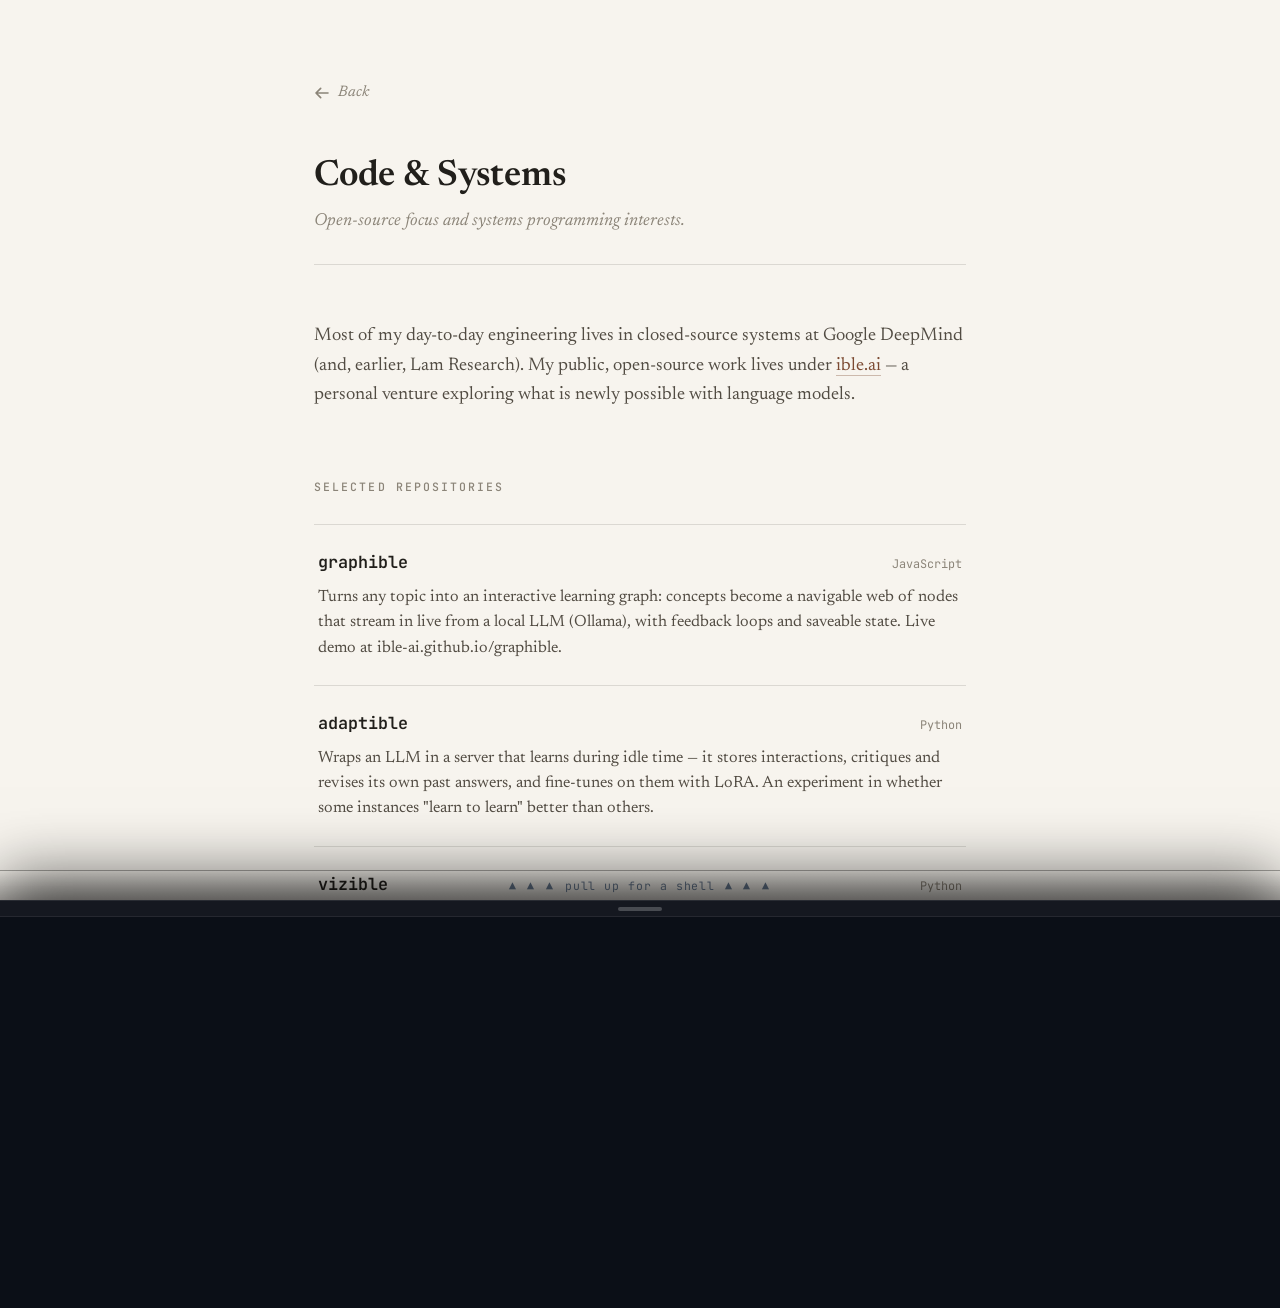
==== public/github.html @ 18b8bc99 "Personal site: static build, hidden terminal, editorial restyle" ====
<!DOCTYPE html>
<html lang="en">

<head>
    <meta charset="UTF-8">
    <meta name="viewport" content="width=device-width, initial-scale=1.0">
    <title>Eric Hansen | GitHub</title>
    <meta name="description" content="Open source work and engineering focus of Eric Hansen.">
    <link rel="preconnect" href="https://fonts.googleapis.com">
    <link rel="preconnect" href="https://fonts.gstatic.com" crossorigin>
    <link
        href="https://fonts.googleapis.com/css2?family=JetBrains+Mono:wght@400;500&family=Newsreader:ital,opsz,wght@0,6..72,400;0,6..72,500;0,6..72,600;0,6..72,700;1,6..72,400;1,6..72,500&display=swap"
        rel="stylesheet">
    <link rel="stylesheet" href="style.css">
    <link rel="stylesheet" href="terminal.css">
</head>

<body>
    <main class="container container-detail">
        <!-- BACK NAV -->
        <nav class="back-nav">
            <a href="index.html" class="back-link">
                <svg xmlns="http://www.w3.org/2000/svg" width="16" height="16" fill="none" viewBox="0 0 24 24"
                    stroke="currentColor" stroke-width="2.5">
                    <path stroke-linecap="round" stroke-linejoin="round" d="M10 19l-7-7m0 0l7-7m-7 7h18" />
                </svg>
                <span>Back</span>
            </a>
        </nav>

        <!-- PAGE HEADER -->
        <header class="page-header">
            <h1 class="page-title">Code &amp; Systems</h1>
            <p class="page-subtitle">Open-source focus and systems programming interests.</p>
        </header>

        <!-- INTRO -->
        <section class="section">
            <p class="page-intro">
                Most of my day-to-day engineering lives in closed-source systems at Google DeepMind (and, earlier, Lam
                Research). My public, open-source work lives under <a href="https://ible.ai" target="_blank"
                    rel="noopener noreferrer">ible.ai</a> &mdash; a personal venture exploring what is newly possible
                with language models.
            </p>
        </section>

        <!-- PROJECTS SHOWCASE -->
        <section class="section">
            <h2 class="section-title">Selected Repositories</h2>
            <div class="github-grid">

                <a href="https://github.com/ible-ai/graphible" target="_blank" rel="noopener noreferrer"
                    class="repo-card">
                    <div class="repo-header">
                        <span class="repo-name">graphible</span>
                        <span class="repo-lang">JavaScript</span>
                    </div>
                    <p class="repo-desc">
                        Turns any topic into an interactive learning graph: concepts become a navigable web of nodes
                        that stream in live from a local LLM (Ollama), with feedback loops and saveable state. Live demo
                        at ible-ai.github.io/graphible.
                    </p>
                </a>

                <a href="https://github.com/ible-ai/adaptible" target="_blank" rel="noopener noreferrer"
                    class="repo-card">
                    <div class="repo-header">
                        <span class="repo-name">adaptible</span>
                        <span class="repo-lang">Python</span>
                    </div>
                    <p class="repo-desc">
                        Wraps an LLM in a server that learns during idle time &mdash; it stores interactions, critiques
                        and revises its own past answers, and fine-tunes on them with LoRA. An experiment in whether
                        some instances "learn to learn" better than others.
                    </p>
                </a>

                <a href="https://github.com/ible-ai/vizible" target="_blank" rel="noopener noreferrer"
                    class="repo-card">
                    <div class="repo-header">
                        <span class="repo-name">vizible</span>
                        <span class="repo-lang">Python</span>
                    </div>
                    <p class="repo-desc">
                        Deterministic color-coded debugging for Python: <code>dprint()</code> gives every file-and-line
                        its own stable color, so you can spot where log output is coming from at a glance. Zero config,
                        minimal dependencies.
                    </p>
                </a>

            </div>
        </section>

        <!-- LINK -->
        <section class="section" style="margin-top: 1rem;">
            <a href="https://github.com/ible-ai" target="_blank" rel="noopener noreferrer" class="landing-nav-item"
                style="display: inline-flex; width: auto;">
                <span>Browse all repositories on GitHub</span>
                <svg xmlns="http://www.w3.org/2000/svg" width="16" height="16" fill="none" viewBox="0 0 24 24"
                    stroke="currentColor" stroke-width="2.5" style="margin-left: 0.75rem;">
                    <path stroke-linecap="round" stroke-linejoin="round"
                        d="M10 6H6a2 2 0 00-2 2v10a2 2 0 002 2h10a2 2 0 002-2v-4M14 4h6m0 0v6m0-6L10 14" />
                </svg>
            </a>
        </section>

        <!-- STATIC UNDERSTATED FOOTER -->
        <footer class="footer">
            <p class="footer-text">&copy; 2026 Eric Hansen</p>
        </footer>
    </main>

    <!-- Hidden terminal (pure client-side; works on the C++ server and on GitHub Pages) -->
    <script src="vendor/marked.min.js"></script>
    <script src="terminal.js" defer></script>
</body>

</html>
---- public/style.css ----
/* ==========================================================================
   DESIGN SYSTEM — ERIC HANSEN
   Editorial, light, serif-led. Warm paper background, ink text, hairline rules,
   a single restrained accent. Typography does the work; effects stay minimal.
   ========================================================================== */

:root {
    --bg-primary: #f7f4ee;
    /* Warm paper */
    --bg-elevated: #fbf9f5;
    /* Slightly lifted panels */
    --text-primary: #211f1b;
    /* Warm near-black ink */
    --text-secondary: #524c43;
    /* Muted ink */
    --text-muted: #8b8478;
    /* Soft warm gray */
    --border-color: rgba(33, 31, 27, 0.13);
    /* Hairline rules */
    --accent-hover: rgba(33, 31, 27, 0.30);
    --accent: #7c4a32;
    /* Bookish sienna, used sparingly */
    --font-serif: 'Newsreader', Georgia, 'Times New Roman', serif;
    --font-sans: 'Newsreader', Georgia, 'Times New Roman', serif;
    --font-mono: 'JetBrains Mono', 'Fira Code', monospace;
}

* {
    margin: 0;
    padding: 0;
    box-sizing: border-box;
}

body {
    background-color: var(--bg-primary);
    color: var(--text-primary);
    font-family: var(--font-serif);
    line-height: 1.65;
    -webkit-font-smoothing: antialiased;
    -moz-osx-font-smoothing: grayscale;
    text-rendering: optimizeLegibility;
}

/* CONTAINER ARCHITECTURE */
.container {
    min-height: 100vh;
    display: flex;
    flex-direction: column;
    justify-content: center;
    padding: 3rem 1.5rem;
    margin: 0 auto;
    opacity: 0;
    animation: fadeIn 0.7s cubic-bezier(0.16, 1, 0.3, 1) forwards;
}

.container-landing {
    max-width: 540px;
}

.container-detail {
    max-width: 700px;
    justify-content: flex-start;
    padding-top: 5rem;
}

/* NAV / BACK LINK */
.back-nav {
    margin-bottom: 3rem;
}

.back-link {
    display: inline-flex;
    align-items: center;
    color: var(--text-muted);
    text-decoration: none;
    font-size: 0.95rem;
    font-style: italic;
    transition: color 0.2s ease;
}

.back-link svg {
    margin-right: 0.5rem;
    transition: transform 0.2s ease;
}

.back-link:hover {
    color: var(--accent);
}

.back-link:hover svg {
    transform: translateX(-3px);
}

/* LANDING PAGE HERO */
.landing-hero {
    margin-bottom: 2.75rem;
}

.landing-title {
    font-size: 3rem;
    font-weight: 600;
    line-height: 1.05;
    color: var(--text-primary);
    margin-bottom: 1rem;
    letter-spacing: -0.005em;
}

.landing-desc {
    font-size: 1.2rem;
    color: var(--text-secondary);
    font-weight: 400;
    line-height: 1.6;
}

/* Structured "currently / previously" bio — mono keys, serif values */
.landing-bio {
    display: grid;
    grid-template-columns: auto 1fr;
    gap: 0.7rem 1.25rem;
    align-items: baseline;
    margin-top: 0.5rem;
}

.bio-key {
    font-family: var(--font-mono);
    font-size: 0.78rem;
    color: var(--text-muted);
    white-space: nowrap;
}

.bio-key::after {
    content: ":";
}

.bio-val {
    font-size: 1.15rem;
    line-height: 1.45;
    color: var(--text-secondary);
}

.bio-org {
    color: var(--accent);
    font-style: italic;
    white-space: nowrap;
}

@media (max-width: 580px) {
    .landing-bio {
        grid-template-columns: 1fr;
        gap: 0.25rem 0;
    }

    .landing-bio .bio-val {
        margin-bottom: 0.85rem;
    }

    .landing-bio .bio-val:last-child {
        margin-bottom: 0;
    }
}

/* NAVIGATION LIST (LANDING PAGE) — an editorial index, ruled not boxed */
.landing-nav {
    display: flex;
    flex-direction: column;
    margin-bottom: 3.5rem;
    border-top: 1px solid var(--border-color);
}

.landing-nav-item {
    display: flex;
    align-items: center;
    justify-content: space-between;
    gap: 1rem;
    padding: 1.05rem 0.25rem;
    border: none;
    border-bottom: 1px solid var(--border-color);
    color: var(--text-primary);
    text-decoration: none;
    font-size: 1.15rem;
    font-weight: 400;
    transition: padding-left 0.2s ease, color 0.2s ease;
}

.landing-nav-item svg {
    color: var(--text-muted);
    flex: 0 0 auto;
    transition: transform 0.2s ease, color 0.2s ease;
}

.landing-nav-item:hover {
    padding-left: 0.75rem;
    color: var(--accent);
}

.landing-nav-item:hover svg {
    transform: translateX(3px);
    color: var(--accent);
}

/* Email copy-to-clipboard button (styled like a nav row, but not a link) */
.landing-nav-button {
    width: 100%;
    background: none;
    font-family: inherit;
    text-align: left;
    cursor: pointer;
}

.email-address {
    font-family: var(--font-mono);
    font-size: 0.95rem;
    color: var(--text-primary);
}

.email-hint {
    font-size: 0.8rem;
    font-style: italic;
    color: var(--text-muted);
    white-space: nowrap;
    transition: color 0.2s ease;
}

.landing-nav-button:hover {
    padding-left: 0; /* the address is monospace; shifting it looks off */
    color: var(--text-primary);
}

.landing-nav-button:hover .email-hint {
    color: var(--accent);
}

.landing-nav-button.copied .email-hint {
    color: var(--accent);
    font-style: normal;
    font-weight: 600;
}

/* SUBPAGE HEADER */
.page-header {
    margin-bottom: 3.5rem;
    border-bottom: 1px solid var(--border-color);
    padding-bottom: 1.75rem;
}

.page-title {
    font-size: 2.25rem;
    font-weight: 600;
    line-height: 1.1;
    margin-bottom: 0.6rem;
    letter-spacing: -0.005em;
}

.page-subtitle {
    font-size: 1.1rem;
    font-style: italic;
    color: var(--text-muted);
}

/* SECTIONS */
.section {
    margin-bottom: 3.25rem;
}

.page-intro {
    font-size: 1.15rem;
    line-height: 1.6;
    color: var(--text-secondary);
    margin-bottom: 1rem;
}

.page-intro a {
    color: var(--accent);
    text-decoration: none;
    border-bottom: 1px solid rgba(124, 74, 50, 0.35);
    transition: border-color 0.2s ease;
}

.page-intro a:hover {
    border-bottom-color: var(--accent);
}

.section-title {
    font-family: var(--font-mono);
    font-size: 0.72rem;
    text-transform: uppercase;
    letter-spacing: 0.18em;
    color: var(--text-muted);
    margin-bottom: 1.75rem;
    font-weight: 500;
}

/* WORK EXPERIENCE TIMELINE */
.timeline {
    position: relative;
    border-left: 1px solid var(--border-color);
    padding-left: 1.75rem;
    margin-left: 0.25rem;
}

.timeline-item {
    position: relative;
    margin-bottom: 2.75rem;
}

.timeline-item:last-child {
    margin-bottom: 1rem;
}

.timeline-marker {
    position: absolute;
    left: calc(-1.75rem - 4.5px);
    top: 10px;
    width: 9px;
    height: 9px;
    border-radius: 50%;
    background-color: var(--accent);
    border: 2px solid var(--bg-primary);
}

.timeline-header {
    display: flex;
    justify-content: space-between;
    align-items: baseline;
    margin-bottom: 0.6rem;
    flex-wrap: wrap;
    gap: 0.5rem;
}

.job-title {
    font-size: 1.3rem;
    font-weight: 600;
    color: var(--text-primary);
}

.job-company {
    color: var(--text-secondary);
    font-weight: 400;
    font-style: italic;
}

.job-date {
    font-family: var(--font-mono);
    font-size: 0.78rem;
    color: var(--text-muted);
}

.job-bullets {
    list-style-type: none;
}

.job-bullets li {
    font-size: 1.05rem;
    color: var(--text-secondary);
    position: relative;
    padding-left: 1.25rem;
    margin-bottom: 0.5rem;
}

.job-bullets li::before {
    content: "—";
    position: absolute;
    left: 0;
    color: var(--text-muted);
}

/* EDUCATION LIST */
.education-item {
    margin-bottom: 2.25rem;
}

.education-item:last-child {
    margin-bottom: 0;
}

.edu-header {
    display: flex;
    justify-content: space-between;
    align-items: baseline;
    margin-bottom: 0.25rem;
    gap: 0.5rem;
}

.edu-degree {
    font-weight: 600;
    font-size: 1.2rem;
}

.edu-school {
    color: var(--text-secondary);
    font-size: 1.05rem;
    font-style: italic;
    margin-bottom: 0.5rem;
    display: block;
}

.edu-date {
    font-family: var(--font-mono);
    font-size: 0.78rem;
    color: var(--text-muted);
}

.edu-desc {
    font-size: 1rem;
    color: var(--text-secondary);
}

/* SKILLS & READABILITY */
.skills-grid {
    display: flex;
    flex-direction: column;
    gap: 1.75rem;
}

.skills-category {
    padding-bottom: 1.5rem;
    border-bottom: 1px solid var(--border-color);
}

.skills-category:last-child {
    border-bottom: none;
    padding-bottom: 0;
}

.category-name {
    font-size: 1.1rem;
    font-weight: 600;
    color: var(--text-primary);
    margin-bottom: 0.85rem;
}

.tags-list {
    display: flex;
    flex-wrap: wrap;
    gap: 0.5rem;
}

.tag-badge {
    display: inline-flex;
    align-items: center;
    font-family: var(--font-mono);
    background-color: rgba(33, 31, 27, 0.03);
    border: 1px solid var(--border-color);
    padding: 0.3rem 0.7rem;
    border-radius: 2px;
    font-size: 0.82rem;
    color: var(--text-secondary);
}

.readability-r {
    margin-left: 0.4rem;
    background-color: var(--accent);
    color: var(--bg-elevated);
    font-weight: 600;
    padding: 0.02rem 0.32rem;
    border-radius: 2px;
    font-size: 0.68rem;
    font-family: var(--font-mono);
}

.category-note {
    font-size: 0.82rem;
    font-style: italic;
    color: var(--text-muted);
    margin-top: 0.6rem;
}

.category-note span {
    font-weight: 600;
    font-style: normal;
}

/* GITHUB SHOWCASE */
.github-grid {
    display: flex;
    flex-direction: column;
    gap: 0;
    border-top: 1px solid var(--border-color);
}

.repo-card {
    border: none;
    border-bottom: 1px solid var(--border-color);
    border-radius: 0;
    padding: 1.5rem 0.25rem;
    text-decoration: none;
    color: inherit;
    transition: padding-left 0.2s ease;
}

.repo-card:hover {
    padding-left: 0.75rem;
}

.repo-header {
    display: flex;
    align-items: baseline;
    justify-content: space-between;
    margin-bottom: 0.5rem;
    gap: 0.75rem;
}

.repo-name {
    font-family: var(--font-mono);
    font-size: 1.05rem;
    font-weight: 600;
    color: var(--text-primary);
}

.repo-lang {
    font-family: var(--font-mono);
    font-size: 0.74rem;
    color: var(--text-muted);
    white-space: nowrap;
}

.repo-desc {
    font-size: 1.02rem;
    color: var(--text-secondary);
    line-height: 1.55;
}

.repo-desc code {
    font-family: var(--font-mono);
    font-size: 0.85em;
    background: rgba(33, 31, 27, 0.05);
    border: 1px solid var(--border-color);
    padding: 0.05rem 0.35rem;
    border-radius: 3px;
    color: var(--text-primary);
}

/* FOOTER */
.footer {
    margin-top: auto;
    padding-top: 3rem;
    border-top: 1px solid var(--border-color);
    text-align: left;
}

.footer-text {
    font-family: var(--font-mono);
    font-size: 0.72rem;
    color: var(--text-muted);
    letter-spacing: 0.02em;
}

/* ANIMATIONS */
@keyframes fadeIn {
    from {
        opacity: 0;
        transform: translateY(6px);
    }

    to {
        opacity: 1;
        transform: translateY(0);
    }
}

/* RESPONSIVE LAYOUT */
@media (max-width: 580px) {
    .container {
        padding: 2rem 1.25rem;
    }

    .landing-title {
        font-size: 2.4rem;
    }

    .landing-desc {
        font-size: 1.1rem;
    }

    .timeline-header {
        flex-direction: column;
        align-items: flex-start;
        gap: 0.1rem;
    }

    .job-date {
        margin-bottom: 0.25rem;
    }
}

/* PRINT — clean paper resume; hide the terminal entirely */
@media print {

    .term-bar,
    .term-panel {
        display: none !important;
    }

    body {
        background: #fff;
        color: #000;
    }

    .container {
        animation: none;
        opacity: 1;
        padding: 0;
    }
}
---- public/terminal.css ----
/* ==========================================================================
   HIDDEN TERMINAL — a tmux-style shell that slides up from a bar at the bottom
   of every page. Pure presentation; all behaviour lives in terminal.js.
   ========================================================================== */

:root {
    --term-bg: #0b0f17;
    --term-fg: #c8d3e0;
    --term-dim: #5b6b7f;
    --term-green: #7ee787;
    --term-accent: #58a6ff;
    --term-status: #16a34a;
    --term-status-fg: #02130a;
    --term-height: 70vh;
}

/* ---- The slide-up handle bar (always visible, pinned to the bottom) ---- */
.term-bar {
    position: fixed;
    left: 0;
    right: 0;
    bottom: 0;
    height: 30px;
    z-index: 9000;
    display: flex;
    align-items: center;
    justify-content: center;
    gap: 0.6rem;
    background: linear-gradient(180deg, rgba(255, 255, 255, 0.02), rgba(0, 0, 0, 0.25));
    border-top: 1px solid var(--border-color, rgba(255, 255, 255, 0.08));
    color: var(--term-dim);
    font-family: var(--font-mono, monospace);
    font-size: 0.72rem;
    letter-spacing: 0.08em;
    cursor: grab;
    user-select: none;
    touch-action: none;
    transition: color 0.2s ease, background 0.2s ease;
}

.term-bar:hover {
    color: var(--term-fg);
    background: linear-gradient(180deg, rgba(255, 255, 255, 0.05), rgba(0, 0, 0, 0.3));
}

.term-bar.dragging {
    cursor: grabbing;
}

.term-bar-grip {
    letter-spacing: 0.2em;
    color: var(--term-dim);
}

/* ---- The terminal panel itself ---- */
.term-panel {
    position: fixed;
    left: 0;
    right: 0;
    bottom: 0;
    height: var(--term-height);
    max-height: 92vh;
    z-index: 9001;
    display: flex;
    flex-direction: column;
    background: var(--term-bg);
    border-top: 1px solid rgba(255, 255, 255, 0.12);
    box-shadow: 0 -24px 60px rgba(0, 0, 0, 0.6);
    transform: translateY(100%);
    transition: transform 0.32s cubic-bezier(0.16, 1, 0.3, 1);
    font-family: var(--font-mono, monospace);
}

.term-panel.open {
    transform: translateY(0);
}

/* While dragging we kill the transition so the panel tracks the pointer 1:1 */
.term-panel.no-anim {
    transition: none;
}

/* Drag handle along the top edge of the open panel.
   Drag to resize; click or pull it down to collapse the terminal. */
.term-resize {
    height: 16px;
    cursor: ns-resize;
    background: rgba(255, 255, 255, 0.04);
    border-bottom: 1px solid rgba(255, 255, 255, 0.07);
    flex: 0 0 auto;
    display: flex;
    align-items: center;
    justify-content: center;
    touch-action: none;
}

.term-resize-grip {
    width: 44px;
    height: 4px;
    border-radius: 3px;
    background: rgba(255, 255, 255, 0.22);
    transition: background 0.2s ease, width 0.2s ease;
}

.term-resize:hover {
    background: rgba(88, 166, 255, 0.16);
}

.term-resize:hover .term-resize-grip {
    background: var(--term-accent);
    width: 60px;
}

/* Scrollback */
.term-screen {
    flex: 1 1 auto;
    overflow-y: auto;
    padding: 0.85rem 1rem 0.4rem;
    font-size: 0.86rem;
    line-height: 1.5;
    color: var(--term-fg);
    white-space: pre-wrap;
    word-break: break-word;
}

.term-screen::-webkit-scrollbar {
    width: 9px;
}

.term-screen::-webkit-scrollbar-thumb {
    background: rgba(255, 255, 255, 0.12);
    border-radius: 6px;
}

.term-line {
    white-space: pre-wrap;
}

.term-prompt-user {
    color: var(--term-green);
}

.term-prompt-host {
    color: var(--term-green);
}

.term-prompt-path {
    color: var(--term-accent);
}

.term-err {
    color: #ff7b72;
}

.term-muted {
    color: var(--term-dim);
}

.term-ok {
    color: var(--term-green);
}

/* Active input row */
.term-inputrow {
    display: flex;
    align-items: baseline;
    padding: 0.1rem 1rem 0.9rem;
    font-size: 0.86rem;
}

.term-inputrow .term-ps1 {
    flex: 0 0 auto;
    white-space: pre;
}

.term-input {
    flex: 1 1 auto;
    background: transparent;
    border: none;
    outline: none;
    color: var(--term-fg);
    font-family: inherit;
    font-size: inherit;
    caret-color: var(--term-green);
    padding: 0;
    margin-left: 0.4ch;
}

/* tmux-style status bar */
.term-status {
    flex: 0 0 auto;
    display: flex;
    align-items: center;
    justify-content: space-between;
    height: 22px;
    padding: 0 0.6rem;
    background: var(--term-status);
    color: var(--term-status-fg);
    font-size: 0.72rem;
    font-weight: 600;
    letter-spacing: 0.02em;
}

.term-status .term-status-left {
    display: flex;
    gap: 0.5rem;
    align-items: center;
}

.term-status .term-window {
    background: rgba(0, 0, 0, 0.22);
    padding: 0 0.45rem;
    border-radius: 2px;
}

.term-status .term-session {
    background: var(--term-status-fg);
    color: var(--term-green);
    padding: 0 0.5rem;
    font-weight: 700;
}

/* ---- nano editor overlay ---- */
.term-nano {
    position: absolute;
    inset: 0;
    display: none;
    flex-direction: column;
    background: var(--term-bg);
    z-index: 5;
}

.term-nano.open {
    display: flex;
}

.term-nano-top {
    flex: 0 0 auto;
    height: 22px;
    display: flex;
    align-items: center;
    justify-content: center;
    background: #c8d3e0;
    color: #0b0f17;
    font-size: 0.74rem;
    font-weight: 600;
}

.term-nano-area {
    flex: 1 1 auto;
    width: 100%;
    resize: none;
    border: none;
    outline: none;
    background: var(--term-bg);
    color: var(--term-fg);
    font-family: var(--font-mono, monospace);
    font-size: 0.86rem;
    line-height: 1.5;
    padding: 0.6rem 1rem;
}

.term-nano-area[readonly] {
    color: var(--term-dim);
}

.term-nano-msg {
    flex: 0 0 auto;
    min-height: 18px;
    padding: 0 1rem;
    font-size: 0.74rem;
    color: var(--term-green);
}

.term-nano-keys {
    flex: 0 0 auto;
    display: flex;
    flex-wrap: wrap;
    gap: 0.25rem 1.4rem;
    padding: 0.3rem 1rem 0.5rem;
    font-size: 0.74rem;
    color: var(--term-fg);
}

.term-nano-keys b {
    background: #c8d3e0;
    color: #0b0f17;
    padding: 0 0.25rem;
    font-weight: 700;
    margin-right: 0.35rem;
}

/* ==========================================================================
   MARKDOWN RENDERING — shared by the in-terminal `cat` and the view.html page.
   ========================================================================== */
.markdown-body {
    color: var(--text-secondary, #94a3b8);
    line-height: 1.7;
    font-size: 0.95rem;
}

.markdown-body h1,
.markdown-body h2,
.markdown-body h3,
.markdown-body h4 {
    color: var(--text-primary, #e2e8f0);
    font-weight: 700;
    letter-spacing: -0.02em;
    margin: 1.6rem 0 0.8rem;
    line-height: 1.3;
}

.markdown-body h1 {
    font-size: 1.7rem;
}

.markdown-body h2 {
    font-size: 1.3rem;
    border-bottom: 1px solid var(--border-color, rgba(255, 255, 255, 0.08));
    padding-bottom: 0.35rem;
}

.markdown-body h3 {
    font-size: 1.1rem;
}

.markdown-body p,
.markdown-body ul,
.markdown-body ol,
.markdown-body blockquote,
.markdown-body table,
.markdown-body pre {
    margin: 0 0 1rem;
}

.markdown-body a {
    color: var(--term-accent, #58a6ff);
    text-decoration: none;
}

.markdown-body a:hover {
    text-decoration: underline;
}

.markdown-body strong {
    color: var(--text-primary, #e2e8f0);
    font-weight: 600;
}

.markdown-body ul,
.markdown-body ol {
    padding-left: 1.4rem;
}

.markdown-body li {
    margin-bottom: 0.35rem;
}

.markdown-body code {
    font-family: var(--font-mono, monospace);
    font-size: 0.85em;
    background: rgba(255, 255, 255, 0.06);
    padding: 0.12rem 0.4rem;
    border-radius: 4px;
    color: var(--text-primary, #e2e8f0);
}

.markdown-body pre {
    background: #0b0f17;
    border: 1px solid var(--border-color, rgba(255, 255, 255, 0.08));
    border-radius: 8px;
    padding: 0.9rem 1.1rem;
    overflow-x: auto;
}

.markdown-body pre code {
    background: none;
    padding: 0;
}

.markdown-body blockquote {
    border-left: 3px solid var(--border-color, rgba(255, 255, 255, 0.12));
    padding-left: 1rem;
    color: var(--text-muted, #64748b);
    font-style: italic;
}

.markdown-body hr {
    border: none;
    border-top: 1px solid var(--border-color, rgba(255, 255, 255, 0.08));
    margin: 1.5rem 0;
}

.markdown-body table {
    border-collapse: collapse;
    width: 100%;
    font-size: 0.88rem;
}

.markdown-body th,
.markdown-body td {
    border: 1px solid var(--border-color, rgba(255, 255, 255, 0.08));
    padding: 0.45rem 0.7rem;
    text-align: left;
}

.markdown-body th {
    background: rgba(255, 255, 255, 0.03);
    color: var(--text-primary, #e2e8f0);
}

/* Markdown rendered inside the terminal screen: trim the outer margins and
   re-skin to the dark terminal palette (the shared .markdown-body otherwise
   inherits the light page theme, which would be invisible on the dark shell). */
.term-screen .markdown-body {
    margin: 0.2rem 0 0.6rem;
    color: var(--term-fg);
    font-family: var(--font-mono, monospace);
    font-size: 0.86rem;
}

.term-screen .markdown-body> :first-child {
    margin-top: 0;
}

.term-screen .markdown-body h1,
.term-screen .markdown-body h2,
.term-screen .markdown-body h3,
.term-screen .markdown-body h4 {
    color: #fff;
}

.term-screen .markdown-body h2 {
    border-bottom-color: rgba(255, 255, 255, 0.12);
}

.term-screen .markdown-body a {
    color: var(--term-accent);
}

.term-screen .markdown-body strong {
    color: #fff;
}

.term-screen .markdown-body code {
    background: rgba(255, 255, 255, 0.10);
    color: var(--term-green);
}

.term-screen .markdown-body pre {
    background: #060910;
    border-color: rgba(255, 255, 255, 0.12);
}

.term-screen .markdown-body pre code {
    color: var(--term-fg);
}

.term-screen .markdown-body blockquote {
    border-left-color: rgba(255, 255, 255, 0.2);
    color: var(--term-dim);
}

.term-screen .markdown-body hr {
    border-top-color: rgba(255, 255, 255, 0.12);
}

.term-screen .markdown-body th,
.term-screen .markdown-body td {
    border-color: rgba(255, 255, 255, 0.14);
}

.term-screen .markdown-body th {
    background: rgba(255, 255, 255, 0.04);
    color: #fff;
}

@media (max-width: 580px) {
    :root {
        --term-height: 80vh;
    }
}
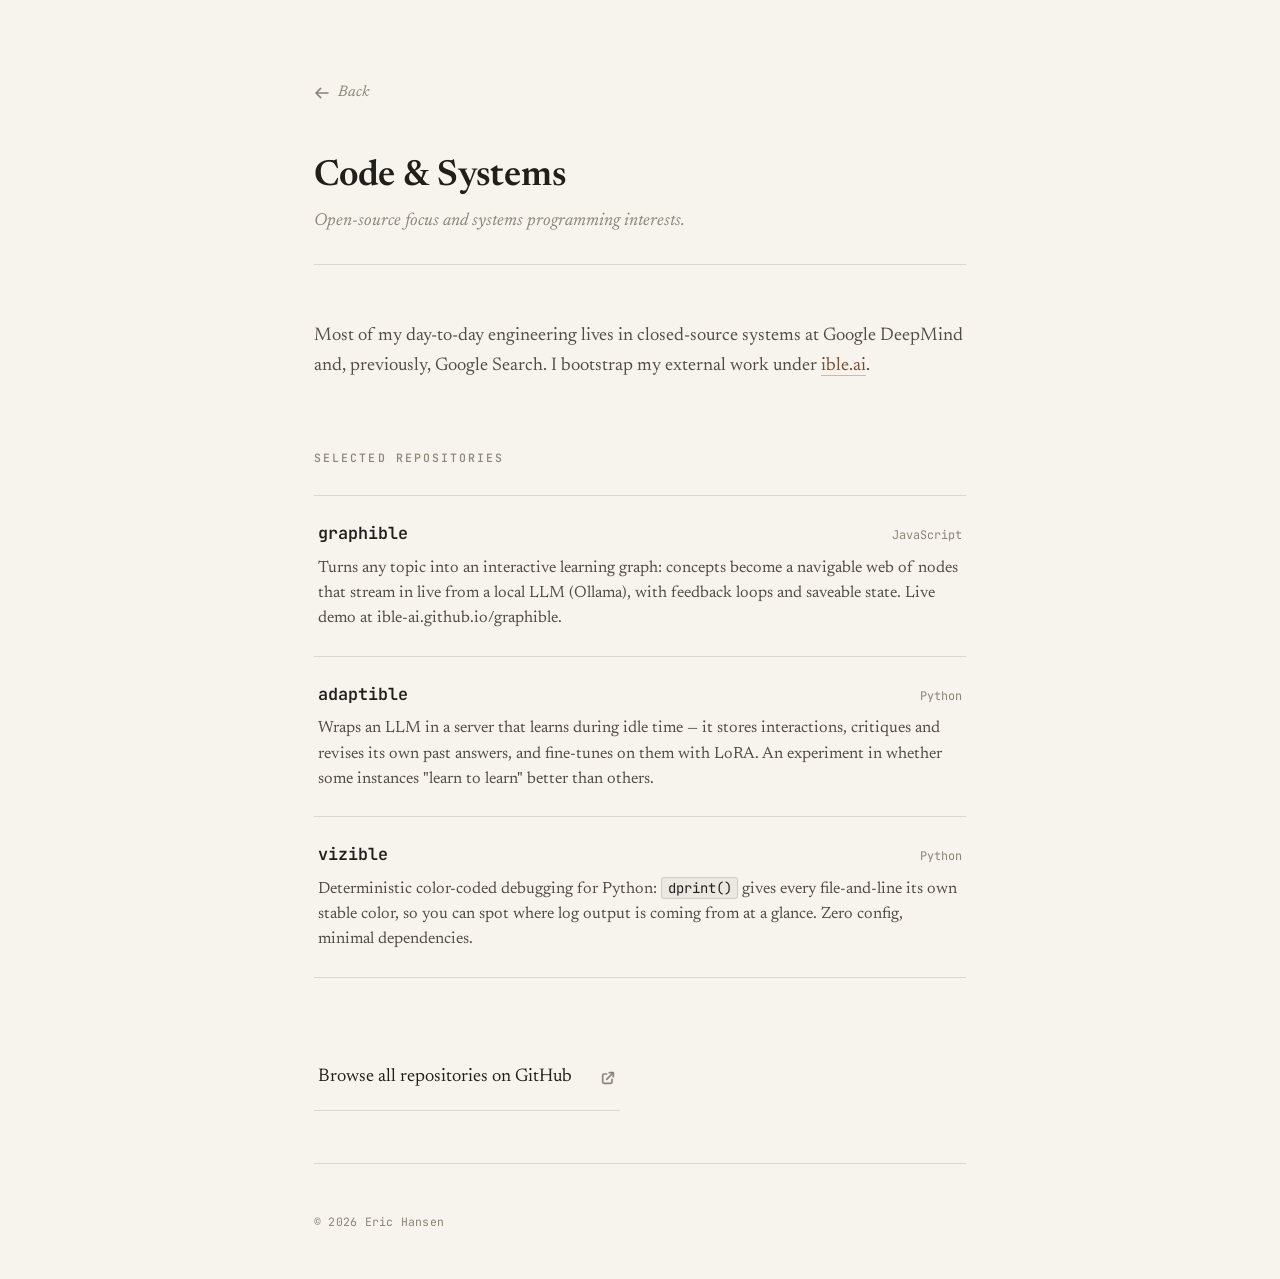
==== commit ad507c77: "Simplify site structure and remove obsolete content" ====
--- a/public/github.html
+++ b/public/github.html
@@ -6,13 +6,16 @@
     <meta name="viewport" content="width=device-width, initial-scale=1.0">
     <title>Eric Hansen | GitHub</title>
     <meta name="description" content="Open source work and engineering focus of Eric Hansen.">
+    <meta name="theme-color" content="#f7f4ee">
+    <link rel="icon" href="favicon.svg" type="image/svg+xml">
+    <link rel="alternate icon" href="favicon.ico">
+    <link rel="apple-touch-icon" href="apple-touch-icon.png">
     <link rel="preconnect" href="https://fonts.googleapis.com">
     <link rel="preconnect" href="https://fonts.gstatic.com" crossorigin>
     <link
-        href="https://fonts.googleapis.com/css2?family=JetBrains+Mono:wght@400;500&family=Newsreader:ital,opsz,wght@0,6..72,400;0,6..72,500;0,6..72,600;0,6..72,700;1,6..72,400;1,6..72,500&display=swap"
+        href="https://fonts.googleapis.com/css2?family=JetBrains+Mono:wght@400;500&amp;family=Newsreader:ital,opsz,wght@0,6..72,400;0,6..72,500;0,6..72,600;0,6..72,700;1,6..72,400;1,6..72,500&amp;display=swap"
         rel="stylesheet">
     <link rel="stylesheet" href="style.css">
-    <link rel="stylesheet" href="terminal.css">
 </head>
 
 <body>
@@ -37,10 +40,9 @@
         <!-- INTRO -->
         <section class="section">
             <p class="page-intro">
-                Most of my day-to-day engineering lives in closed-source systems at Google DeepMind (and, earlier, Lam
-                Research). My public, open-source work lives under <a href="https://ible.ai" target="_blank"
-                    rel="noopener noreferrer">ible.ai</a> &mdash; a personal venture exploring what is newly possible
-                with language models.
+                Most of my day-to-day engineering lives in closed-source systems at Google DeepMind and, previously,
+                Google Search. I bootstrap my external work under <a href="https://ible.ai" target="_blank"
+                    rel="noopener noreferrer">ible.ai</a>.
             </p>
         </section>
 
@@ -110,9 +112,6 @@
         </footer>
     </main>
 
-    <!-- Hidden terminal (pure client-side; works on the C++ server and on GitHub Pages) -->
-    <script src="vendor/marked.min.js"></script>
-    <script src="terminal.js" defer></script>
 </body>
 
-</html>+</html>
--- a/public/style.css
+++ b/public/style.css
@@ -31,11 +31,18 @@
     box-sizing: border-box;
 }
 
+html {
+    /* Guard against any element forcing the page wider than the screen, which
+       makes mobile browsers shrink-to-fit and show stray scrollbars. */
+    overflow-x: hidden;
+}
+
 body {
     background-color: var(--bg-primary);
     color: var(--text-primary);
     font-family: var(--font-serif);
     line-height: 1.65;
+    overflow-x: hidden;
     -webkit-font-smoothing: antialiased;
     -moz-osx-font-smoothing: grayscale;
     text-rendering: optimizeLegibility;
@@ -205,15 +212,20 @@
     font-family: inherit;
     text-align: left;
     cursor: pointer;
+    flex-wrap: wrap; /* hint drops below the address on narrow screens */
+    min-width: 0;
 }
 
 .email-address {
     font-family: var(--font-mono);
     font-size: 0.95rem;
     color: var(--text-primary);
+    min-width: 0;
+    overflow-wrap: anywhere; /* wrap rather than push the page wider than the screen */
 }
 
 .email-hint {
+    flex: 0 0 auto;
     font-size: 0.8rem;
     font-style: italic;
     color: var(--text-muted);
@@ -530,6 +542,126 @@
     color: var(--text-primary);
 }
 
+/* MARKDOWN VIEWER */
+.markdown-body {
+    color: var(--text-secondary);
+    line-height: 1.7;
+    font-size: 0.95rem;
+}
+
+.markdown-body h1,
+.markdown-body h2,
+.markdown-body h3,
+.markdown-body h4 {
+    color: var(--text-primary);
+    font-weight: 700;
+    letter-spacing: -0.02em;
+    margin: 1.6rem 0 0.8rem;
+    line-height: 1.3;
+}
+
+.markdown-body h1 {
+    font-size: 1.7rem;
+}
+
+.markdown-body h2 {
+    font-size: 1.3rem;
+    border-bottom: 1px solid var(--border-color);
+    padding-bottom: 0.35rem;
+}
+
+.markdown-body h3 {
+    font-size: 1.1rem;
+}
+
+.markdown-body p,
+.markdown-body ul,
+.markdown-body ol,
+.markdown-body blockquote,
+.markdown-body table,
+.markdown-body pre {
+    margin: 0 0 1rem;
+}
+
+.markdown-body a {
+    color: var(--accent);
+    text-decoration: none;
+    border-bottom: 1px solid rgba(124, 74, 50, 0.35);
+}
+
+.markdown-body a:hover {
+    border-bottom-color: var(--accent);
+}
+
+.markdown-body strong {
+    color: var(--text-primary);
+    font-weight: 600;
+}
+
+.markdown-body ul,
+.markdown-body ol {
+    padding-left: 1.4rem;
+}
+
+.markdown-body li {
+    margin-bottom: 0.35rem;
+}
+
+.markdown-body code {
+    font-family: var(--font-mono);
+    font-size: 0.85em;
+    background: rgba(33, 31, 27, 0.05);
+    border: 1px solid var(--border-color);
+    padding: 0.08rem 0.35rem;
+    border-radius: 3px;
+    color: var(--text-primary);
+}
+
+.markdown-body pre {
+    background: var(--text-primary);
+    border-radius: 4px;
+    padding: 0.9rem 1.1rem;
+    overflow-x: auto;
+}
+
+.markdown-body pre code {
+    background: none;
+    border: 0;
+    padding: 0;
+    color: var(--bg-elevated);
+}
+
+.markdown-body blockquote {
+    border-left: 3px solid var(--border-color);
+    padding-left: 1rem;
+    color: var(--text-muted);
+    font-style: italic;
+}
+
+.markdown-body hr {
+    border: none;
+    border-top: 1px solid var(--border-color);
+    margin: 1.5rem 0;
+}
+
+.markdown-body table {
+    border-collapse: collapse;
+    width: 100%;
+    font-size: 0.88rem;
+}
+
+.markdown-body th,
+.markdown-body td {
+    border: 1px solid var(--border-color);
+    padding: 0.45rem 0.7rem;
+    text-align: left;
+}
+
+.markdown-body th {
+    background: rgba(33, 31, 27, 0.03);
+    color: var(--text-primary);
+}
+
 /* FOOTER */
 .footer {
     margin-top: auto;
@@ -583,14 +715,8 @@
     }
 }
 
-/* PRINT — clean paper resume; hide the terminal entirely */
+/* PRINT — clean paper resume */
 @media print {
-
-    .term-bar,
-    .term-panel {
-        display: none !important;
-    }
-
     body {
         background: #fff;
         color: #000;
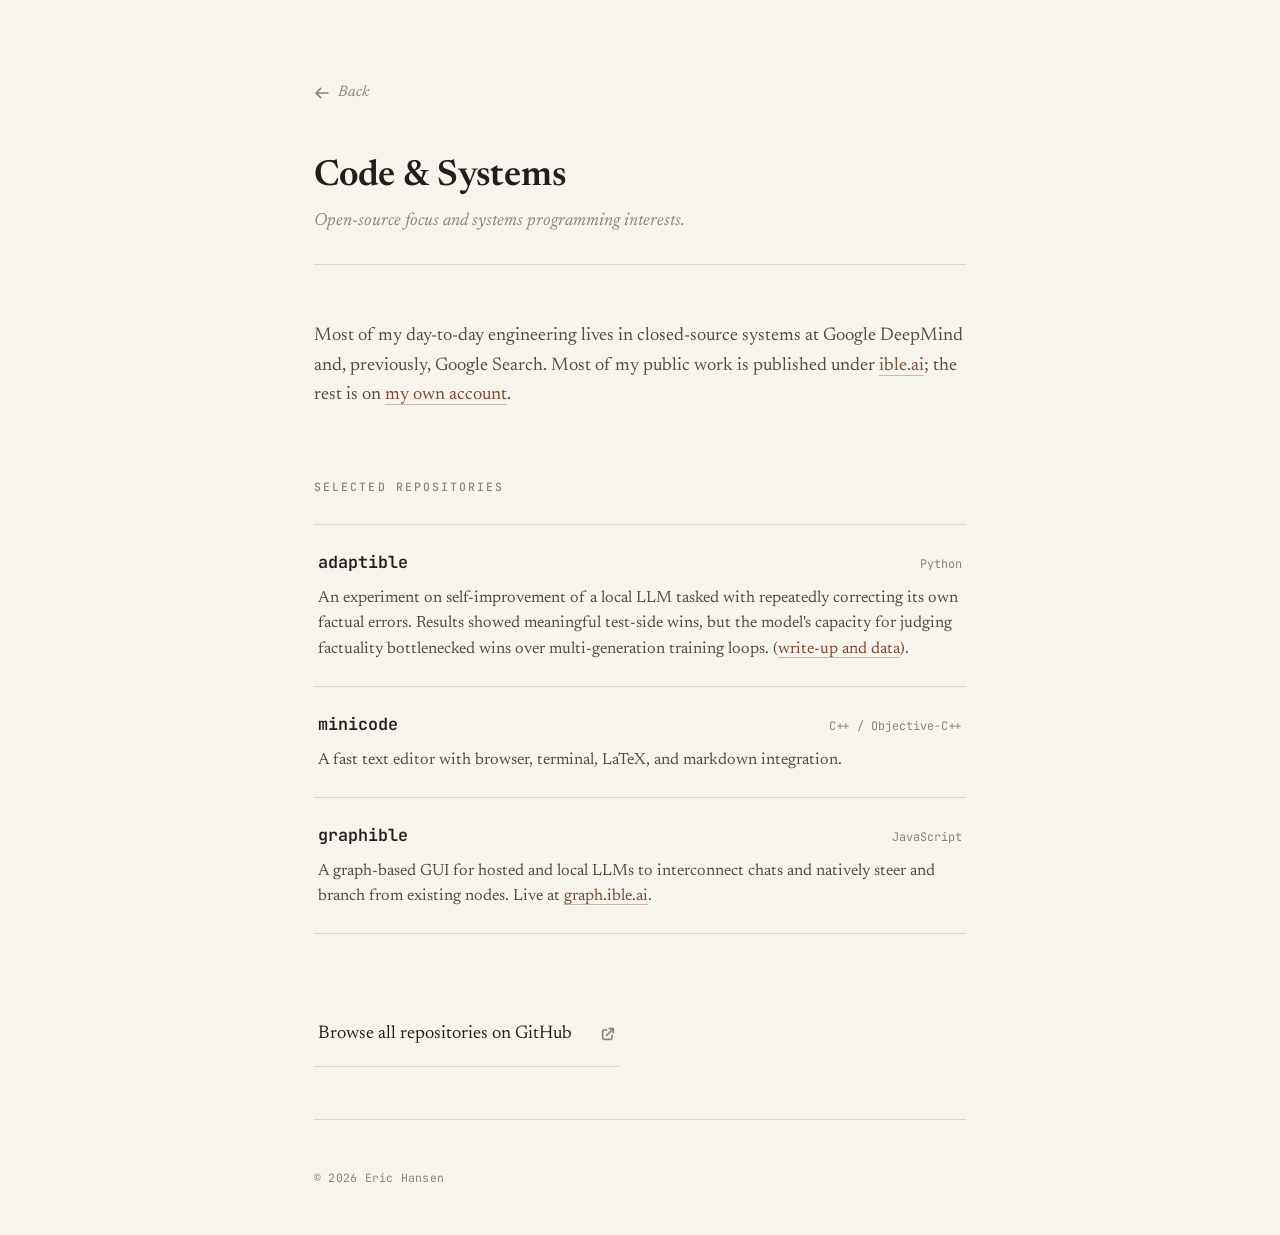
==== commit b07ed603: "Refresh projects and tighten the resume's work history Projects are now adaptible, minicode and grap" ====
--- a/public/github.html
+++ b/public/github.html
@@ -41,8 +41,9 @@
         <section class="section">
             <p class="page-intro">
                 Most of my day-to-day engineering lives in closed-source systems at Google DeepMind and, previously,
-                Google Search. I bootstrap my external work under <a href="https://ible.ai" target="_blank"
-                    rel="noopener noreferrer">ible.ai</a>.
+                Google Search. Most of my public work is published under <a href="https://ible.ai" target="_blank"
+                    rel="noopener noreferrer">ible.ai</a>; the rest is on <a href="https://github.com/e-c-hansen"
+                    target="_blank" rel="noopener noreferrer">my own account</a>.
             </p>
         </section>
 
@@ -51,44 +52,44 @@
             <h2 class="section-title">Selected Repositories</h2>
             <div class="github-grid">
 
-                <a href="https://github.com/ible-ai/graphible" target="_blank" rel="noopener noreferrer"
-                    class="repo-card">
+                <div class="repo-card">
                     <div class="repo-header">
-                        <span class="repo-name">graphible</span>
+                        <a href="https://github.com/ible-ai/adaptible" target="_blank" rel="noopener noreferrer"
+                            class="repo-name">adaptible</a>
+                        <span class="repo-lang">Python</span>
+                    </div>
+                    <p class="repo-desc">
+                        An experiment on self-improvement of a local LLM tasked with repeatedly correcting its own
+                        factual errors. Results showed meaningful test-side wins, but the model's capacity for judging
+                        factuality bottlenecked wins over multi-generation training loops. (<a
+                            href="https://github.com/ible-ai/adaptible/blob/main/results/README.md" target="_blank"
+                            rel="noopener noreferrer">write-up and data</a>).
+                    </p>
+                </div>
+
+                <div class="repo-card">
+                    <div class="repo-header">
+                        <a href="https://github.com/e-c-hansen/minicode" target="_blank" rel="noopener noreferrer"
+                            class="repo-name">minicode</a>
+                        <span class="repo-lang">C++ / Objective-C++</span>
+                    </div>
+                    <p class="repo-desc">
+                        A fast text editor with browser, terminal, LaTeX, and markdown integration.
+                    </p>
+                </div>
+
+                <div class="repo-card">
+                    <div class="repo-header">
+                        <a href="https://github.com/ible-ai/graphible" target="_blank" rel="noopener noreferrer"
+                            class="repo-name">graphible</a>
                         <span class="repo-lang">JavaScript</span>
                     </div>
                     <p class="repo-desc">
-                        Turns any topic into an interactive learning graph: concepts become a navigable web of nodes
-                        that stream in live from a local LLM (Ollama), with feedback loops and saveable state. Live demo
-                        at ible-ai.github.io/graphible.
+                        A graph-based GUI for hosted and local LLMs to interconnect chats and natively steer and
+                        branch from existing nodes. Live at <a href="https://graph.ible.ai" target="_blank"
+                            rel="noopener noreferrer">graph.ible.ai</a>.
                     </p>
-                </a>
-
-                <a href="https://github.com/ible-ai/adaptible" target="_blank" rel="noopener noreferrer"
-                    class="repo-card">
-                    <div class="repo-header">
-                        <span class="repo-name">adaptible</span>
-                        <span class="repo-lang">Python</span>
-                    </div>
-                    <p class="repo-desc">
-                        Wraps an LLM in a server that learns during idle time &mdash; it stores interactions, critiques
-                        and revises its own past answers, and fine-tunes on them with LoRA. An experiment in whether
-                        some instances "learn to learn" better than others.
-                    </p>
-                </a>
-
-                <a href="https://github.com/ible-ai/vizible" target="_blank" rel="noopener noreferrer"
-                    class="repo-card">
-                    <div class="repo-header">
-                        <span class="repo-name">vizible</span>
-                        <span class="repo-lang">Python</span>
-                    </div>
-                    <p class="repo-desc">
-                        Deterministic color-coded debugging for Python: <code>dprint()</code> gives every file-and-line
-                        its own stable color, so you can spot where log output is coming from at a glance. Zero config,
-                        minimal dependencies.
-                    </p>
-                </a>
+                </div>
 
             </div>
         </section>
--- a/public/style.css
+++ b/public/style.css
@@ -269,6 +269,16 @@
     color: var(--text-muted);
 }
 
+/* Name and contact line: redundant on screen (you arrived from index.html),
+   but a printed copy has to identify itself. Revealed in @media print. */
+.print-identity {
+    display: none;
+    font-family: var(--font-mono);
+    font-size: 0.78rem;
+    color: var(--text-muted);
+    margin-top: 0.7rem;
+}
+
 /* SECTIONS */
 .section {
     margin-bottom: 3.25rem;
@@ -281,6 +291,9 @@
     margin-bottom: 1rem;
 }
 
+.job-bullets a,
+.edu-desc a,
+.edu-note a,
 .page-intro a {
     color: var(--accent);
     text-decoration: none;
@@ -288,6 +301,9 @@
     transition: border-color 0.2s ease;
 }
 
+.job-bullets a:hover,
+.edu-desc a:hover,
+.edu-note a:hover,
 .page-intro a:hover {
     border-bottom-color: var(--accent);
 }
@@ -417,6 +433,14 @@
     color: var(--text-secondary);
 }
 
+.edu-note {
+    font-size: 0.85rem;
+    font-style: italic;
+    color: var(--text-muted);
+    margin-top: 0.35rem;
+}
+
+
 /* SKILLS & READABILITY */
 .skills-grid {
     display: flex;
@@ -501,7 +525,7 @@
 }
 
 .repo-card:hover {
-    padding-left: 0.75rem;
+    padding-left: 0.4rem;
 }
 
 .repo-header {
@@ -517,6 +541,24 @@
     font-size: 1.05rem;
     font-weight: 600;
     color: var(--text-primary);
+    text-decoration: none;
+    border-bottom: 1px solid transparent;
+    transition: border-color 0.2s ease;
+}
+
+.repo-name:hover {
+    border-bottom-color: var(--accent);
+}
+
+.repo-desc a {
+    color: var(--accent);
+    text-decoration: none;
+    border-bottom: 1px solid rgba(124, 74, 50, 0.35);
+    transition: border-color 0.2s ease;
+}
+
+.repo-desc a:hover {
+    border-bottom-color: var(--accent);
 }
 
 .repo-lang {
@@ -539,126 +581,6 @@
     border: 1px solid var(--border-color);
     padding: 0.05rem 0.35rem;
     border-radius: 3px;
-    color: var(--text-primary);
-}
-
-/* MARKDOWN VIEWER */
-.markdown-body {
-    color: var(--text-secondary);
-    line-height: 1.7;
-    font-size: 0.95rem;
-}
-
-.markdown-body h1,
-.markdown-body h2,
-.markdown-body h3,
-.markdown-body h4 {
-    color: var(--text-primary);
-    font-weight: 700;
-    letter-spacing: -0.02em;
-    margin: 1.6rem 0 0.8rem;
-    line-height: 1.3;
-}
-
-.markdown-body h1 {
-    font-size: 1.7rem;
-}
-
-.markdown-body h2 {
-    font-size: 1.3rem;
-    border-bottom: 1px solid var(--border-color);
-    padding-bottom: 0.35rem;
-}
-
-.markdown-body h3 {
-    font-size: 1.1rem;
-}
-
-.markdown-body p,
-.markdown-body ul,
-.markdown-body ol,
-.markdown-body blockquote,
-.markdown-body table,
-.markdown-body pre {
-    margin: 0 0 1rem;
-}
-
-.markdown-body a {
-    color: var(--accent);
-    text-decoration: none;
-    border-bottom: 1px solid rgba(124, 74, 50, 0.35);
-}
-
-.markdown-body a:hover {
-    border-bottom-color: var(--accent);
-}
-
-.markdown-body strong {
-    color: var(--text-primary);
-    font-weight: 600;
-}
-
-.markdown-body ul,
-.markdown-body ol {
-    padding-left: 1.4rem;
-}
-
-.markdown-body li {
-    margin-bottom: 0.35rem;
-}
-
-.markdown-body code {
-    font-family: var(--font-mono);
-    font-size: 0.85em;
-    background: rgba(33, 31, 27, 0.05);
-    border: 1px solid var(--border-color);
-    padding: 0.08rem 0.35rem;
-    border-radius: 3px;
-    color: var(--text-primary);
-}
-
-.markdown-body pre {
-    background: var(--text-primary);
-    border-radius: 4px;
-    padding: 0.9rem 1.1rem;
-    overflow-x: auto;
-}
-
-.markdown-body pre code {
-    background: none;
-    border: 0;
-    padding: 0;
-    color: var(--bg-elevated);
-}
-
-.markdown-body blockquote {
-    border-left: 3px solid var(--border-color);
-    padding-left: 1rem;
-    color: var(--text-muted);
-    font-style: italic;
-}
-
-.markdown-body hr {
-    border: none;
-    border-top: 1px solid var(--border-color);
-    margin: 1.5rem 0;
-}
-
-.markdown-body table {
-    border-collapse: collapse;
-    width: 100%;
-    font-size: 0.88rem;
-}
-
-.markdown-body th,
-.markdown-body td {
-    border: 1px solid var(--border-color);
-    padding: 0.45rem 0.7rem;
-    text-align: left;
-}
-
-.markdown-body th {
-    background: rgba(33, 31, 27, 0.03);
     color: var(--text-primary);
 }
 
@@ -715,16 +637,146 @@
     }
 }
 
-/* PRINT — clean paper resume */
+/* PRINT — one-page paper resume */
 @media print {
+    @page {
+        size: letter;
+        margin: 0.45in 0.5in;
+    }
+
+    html,
     body {
         background: #fff;
         color: #000;
-    }
-
-    .container {
+        font-size: 8.7pt;
+    }
+
+    .container,
+    .container-detail {
+        min-height: 0;
+        max-width: none;
+        padding: 0;
+        margin: 0;
+        opacity: 1;
         animation: none;
-        opacity: 1;
-        padding: 0;
-    }
-}
+    }
+
+    /* Screen-only chrome: navigation back to a page the reader cannot click. */
+    .back-nav,
+    .footer,
+    .page-subtitle {
+        display: none;
+    }
+
+    /* The printed page is not reached from index.html, so it carries its own
+       name-and-contact line in place of the on-screen title. */
+    .print-identity {
+        display: block;
+        font-size: 9.6pt;
+        color: #000;
+    }
+
+    .page-header {
+        margin-bottom: 0.6rem;
+        padding-bottom: 0.35rem;
+    }
+
+    .page-title {
+        font-size: 14pt;
+        margin-bottom: 0.1rem;
+    }
+
+    .section {
+        margin-bottom: 0.7rem;
+    }
+
+    .section-title {
+        margin-bottom: 0.4rem;
+        color: #000;
+    }
+
+    .page-intro {
+        font-size: 8.7pt;
+        line-height: 1.35;
+        margin-bottom: 0;
+        color: #000;
+    }
+
+    .timeline {
+        padding-left: 1.1rem;
+    }
+
+    .job-title {
+        font-size: 10pt;
+    }
+
+    .job-date,
+    .edu-date {
+        font-size: 8pt;
+    }
+
+    .edu-degree {
+        font-size: 10pt;
+    }
+
+    .edu-desc,
+    .edu-note {
+        font-size: 8.4pt;
+        margin-top: 0.15rem;
+    }
+
+    .footer,
+    .section:last-of-type {
+        margin-bottom: 0;
+    }
+
+    .timeline-item {
+        padding-bottom: 0.35rem;
+    }
+
+    .job-bullets li {
+        line-height: 1.32;
+        margin-bottom: 0.1rem;
+    }
+
+    .education-item {
+        margin-bottom: 0.4rem;
+    }
+
+    .skills-grid {
+        gap: 0.4rem;
+    }
+
+    .skills-category {
+        padding-bottom: 0.5rem;
+    }
+
+    .category-name {
+        font-size: 9pt;
+        margin-bottom: 0.25rem;
+    }
+
+    .tag-badge {
+        font-size: 7.4pt;
+        padding: 0.05rem 0.35rem;
+        background: none;
+    }
+
+    .category-note {
+        margin-top: 0.2rem;
+        font-size: 7.4pt;
+    }
+
+    /* Keep a job or degree from being split across the page break. */
+    .timeline-item,
+    .education-item,
+    .skills-category {
+        break-inside: avoid;
+    }
+
+    a {
+        color: #000;
+        border-bottom: none;
+        text-decoration: none;
+    }
+}
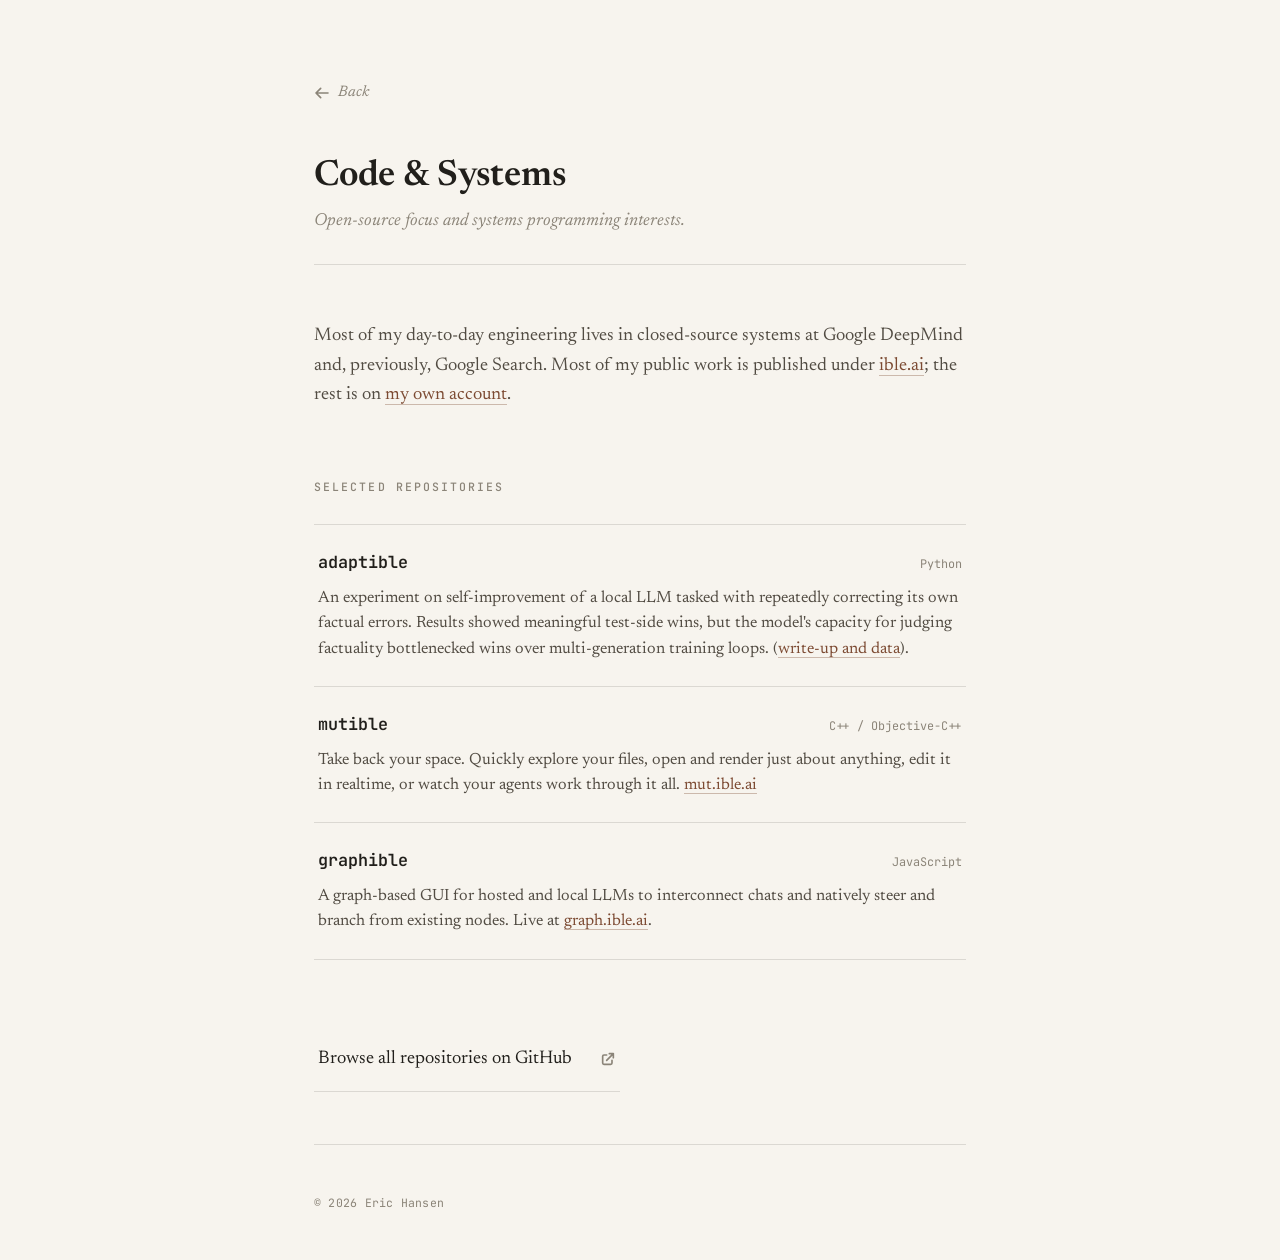
==== commit 4cae4342: "Code: minicode is now mutible, under ible-ai (mut.ible.ai) Co-Authored-By: Claude Opus 5.5 <noreply@" ====
--- a/public/github.html
+++ b/public/github.html
@@ -69,12 +69,13 @@
 
                 <div class="repo-card">
                     <div class="repo-header">
-                        <a href="https://github.com/e-c-hansen/minicode" target="_blank" rel="noopener noreferrer"
-                            class="repo-name">minicode</a>
+                        <a href="https://github.com/ible-ai/mutible" target="_blank" rel="noopener noreferrer"
+                            class="repo-name">mutible</a>
                         <span class="repo-lang">C++ / Objective-C++</span>
                     </div>
                     <p class="repo-desc">
-                        A fast text editor with browser, terminal, LaTeX, and markdown integration.
+                        Take back your space. Quickly explore your files, open and render just about anything, edit it in realtime, or watch your agents work through it all.
+                        <a href="https://mut.ible.ai" target="_blank" rel="noopener noreferrer">mut.ible.ai</a>
                     </p>
                 </div>
 
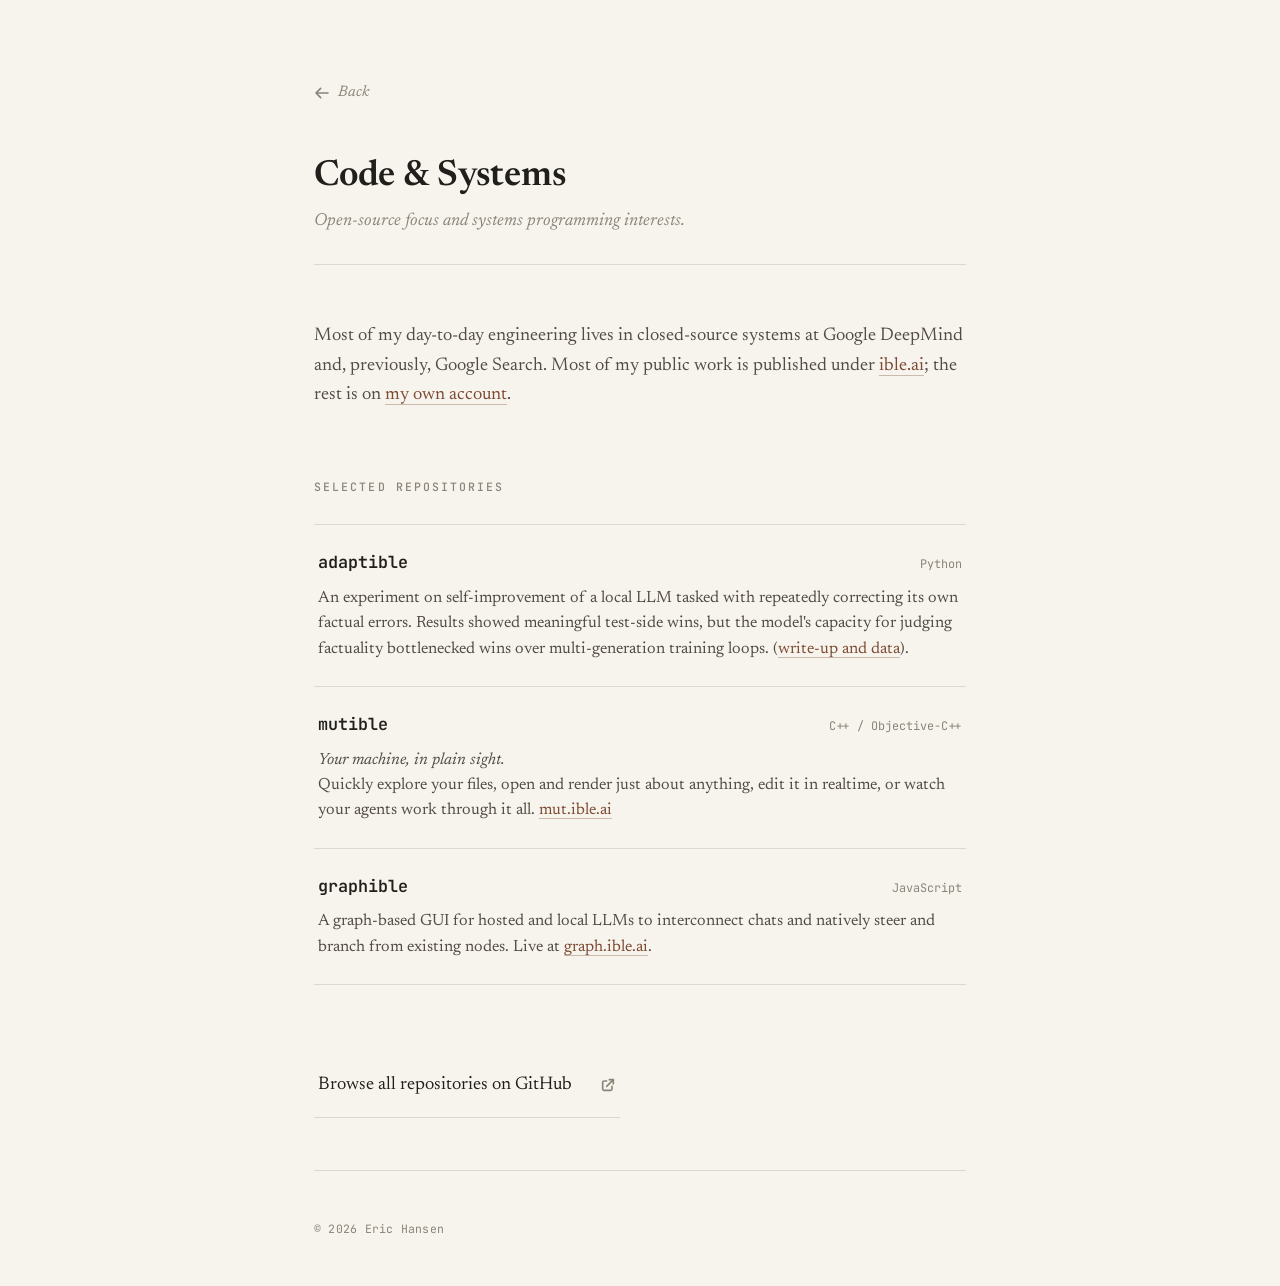
==== commit a1a3b1ef: "mutible: the motto is now "Your machine, in plain sight.", italic on its own line Co-Authored-By: Cl" ====
--- a/public/github.html
+++ b/public/github.html
@@ -74,7 +74,8 @@
                         <span class="repo-lang">C++ / Objective-C++</span>
                     </div>
                     <p class="repo-desc">
-                        Take back your space. Quickly explore your files, open and render just about anything, edit it in realtime, or watch your agents work through it all.
+                        <em>Your machine, in plain sight.</em><br>
+                        Quickly explore your files, open and render just about anything, edit it in realtime, or watch your agents work through it all.
                         <a href="https://mut.ible.ai" target="_blank" rel="noopener noreferrer">mut.ible.ai</a>
                     </p>
                 </div>
